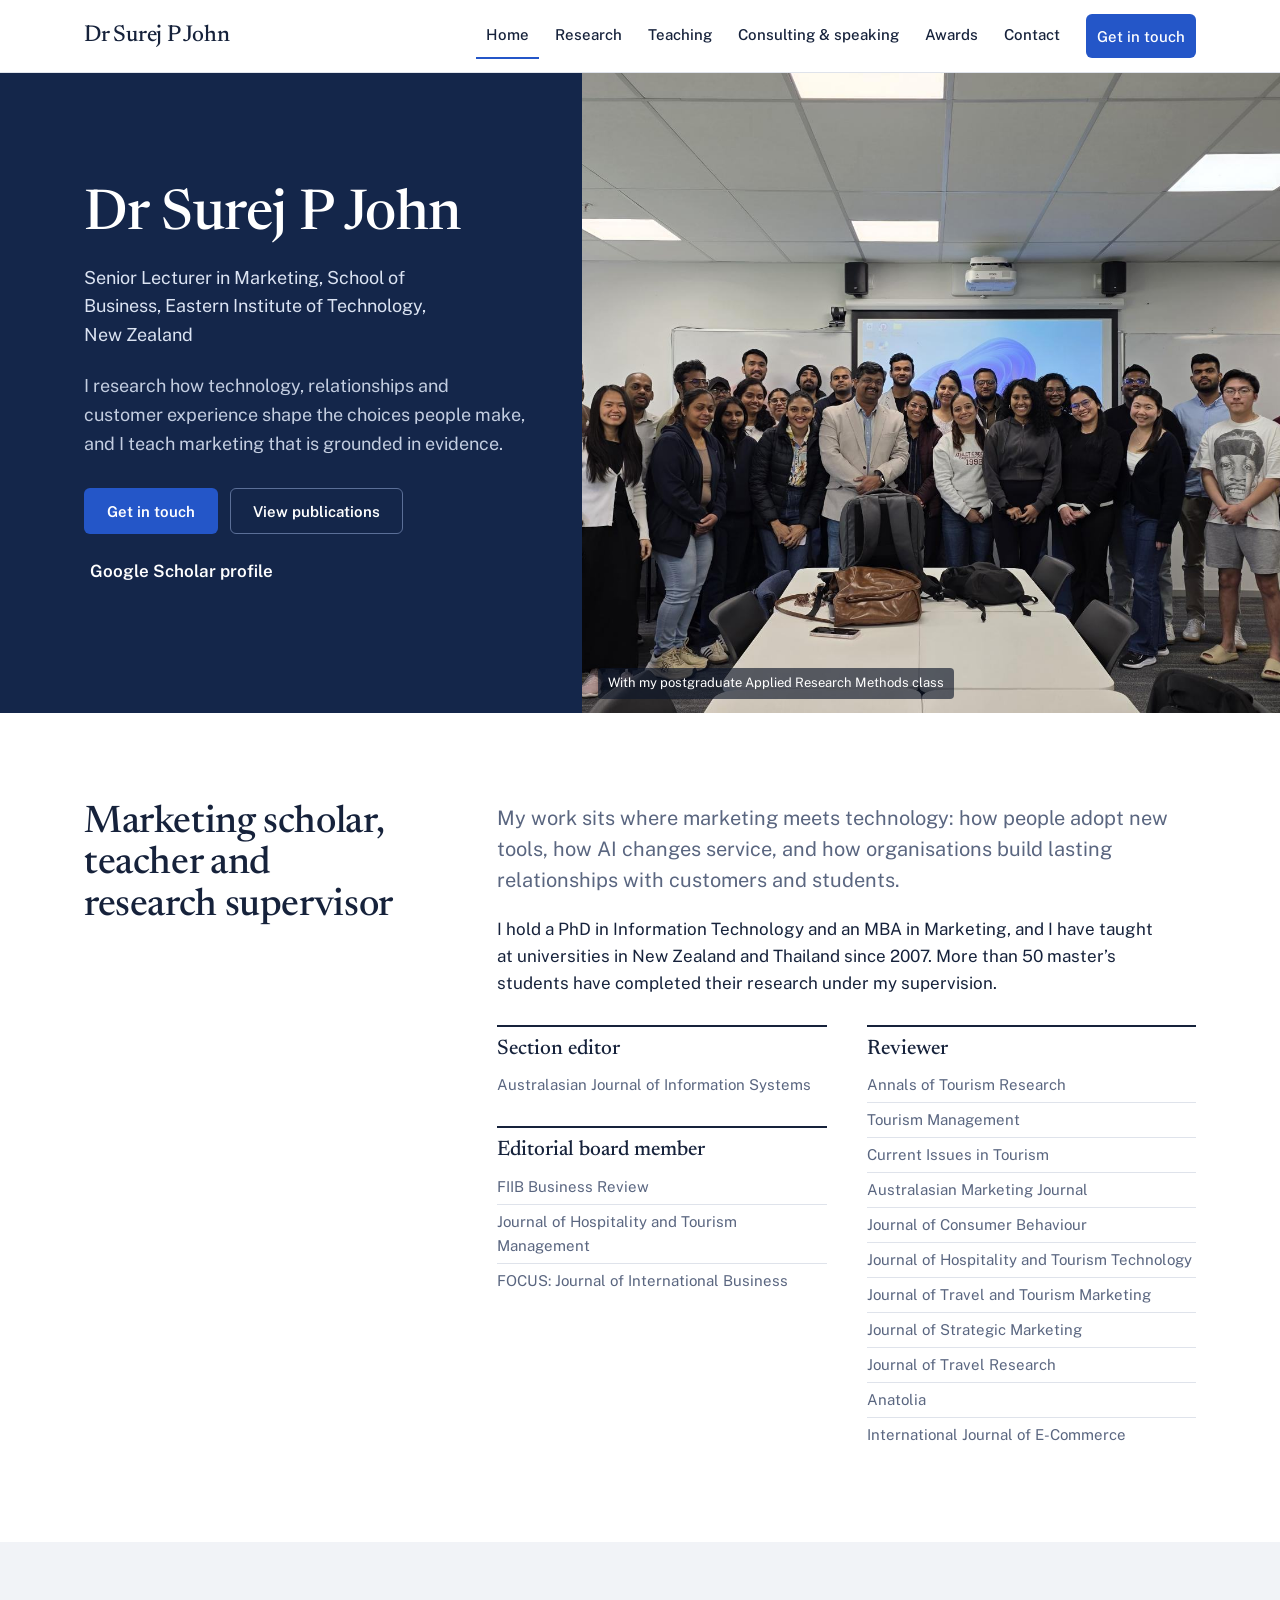
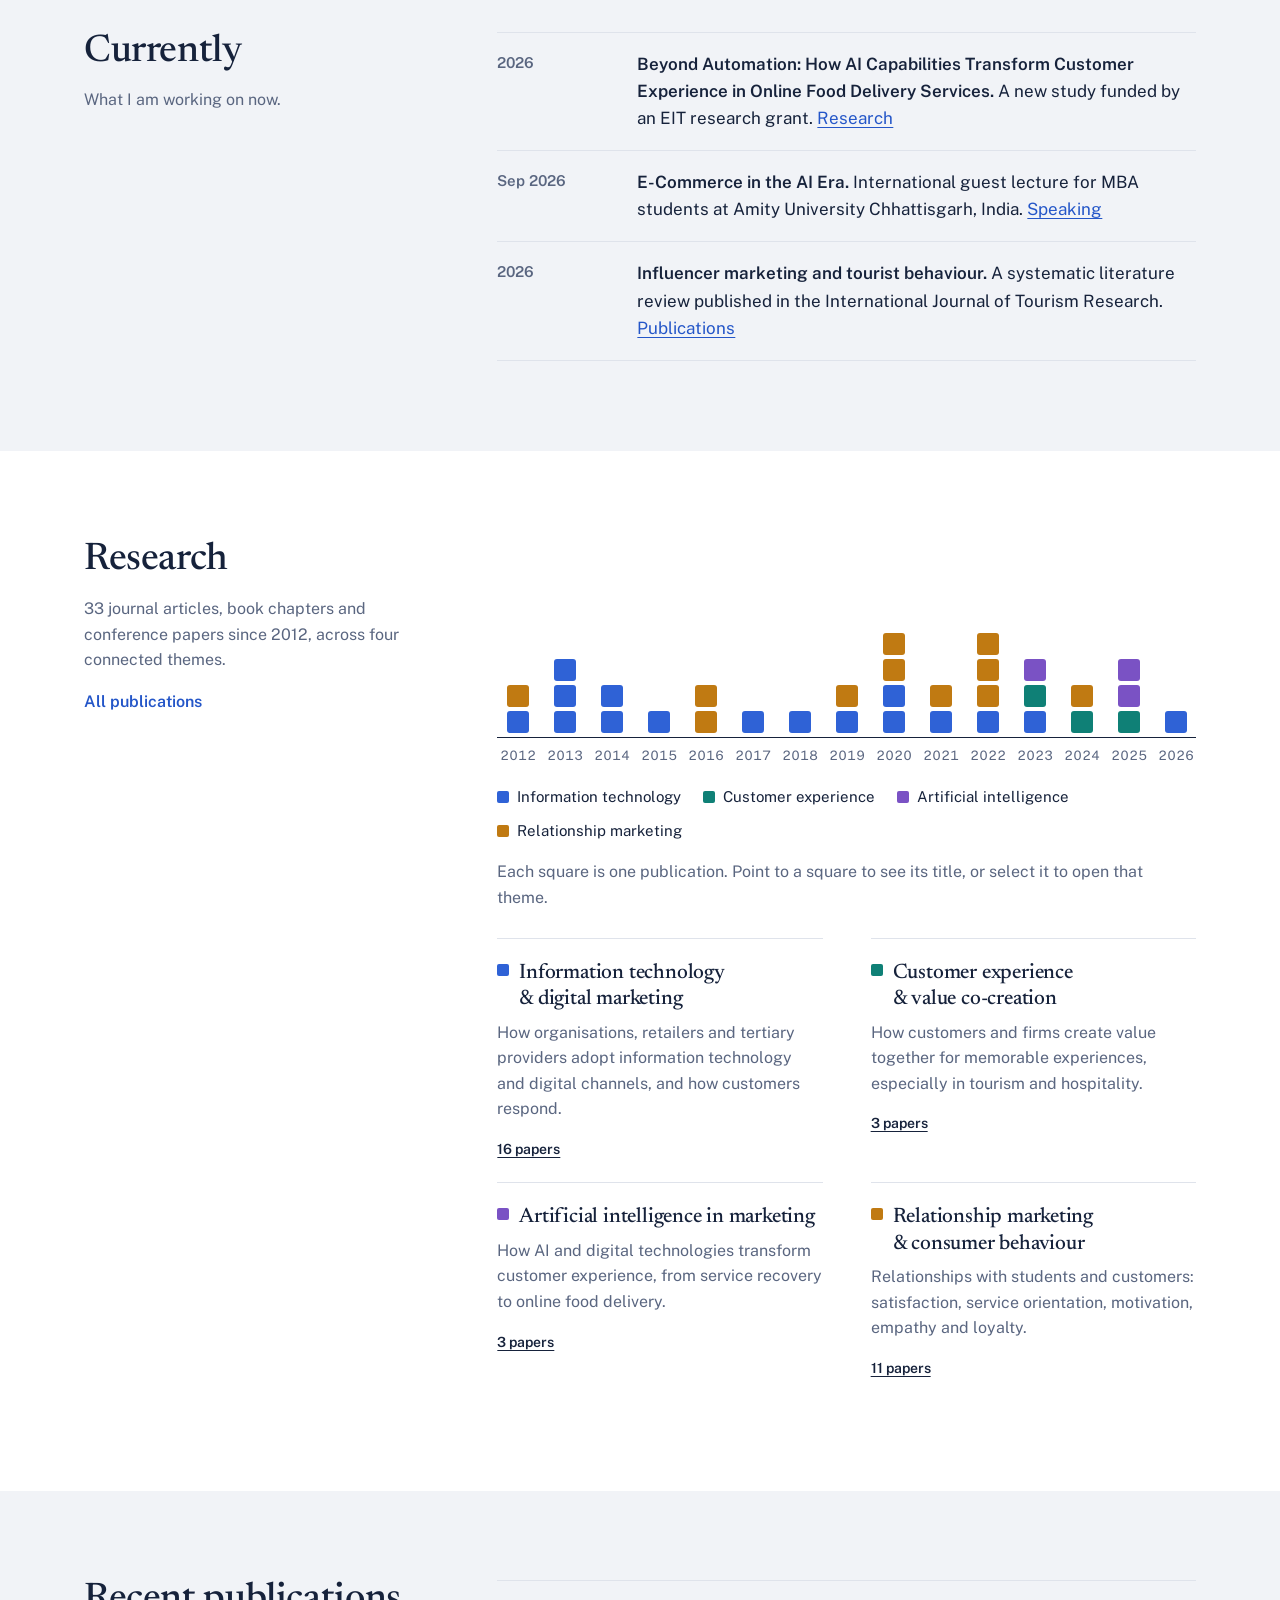
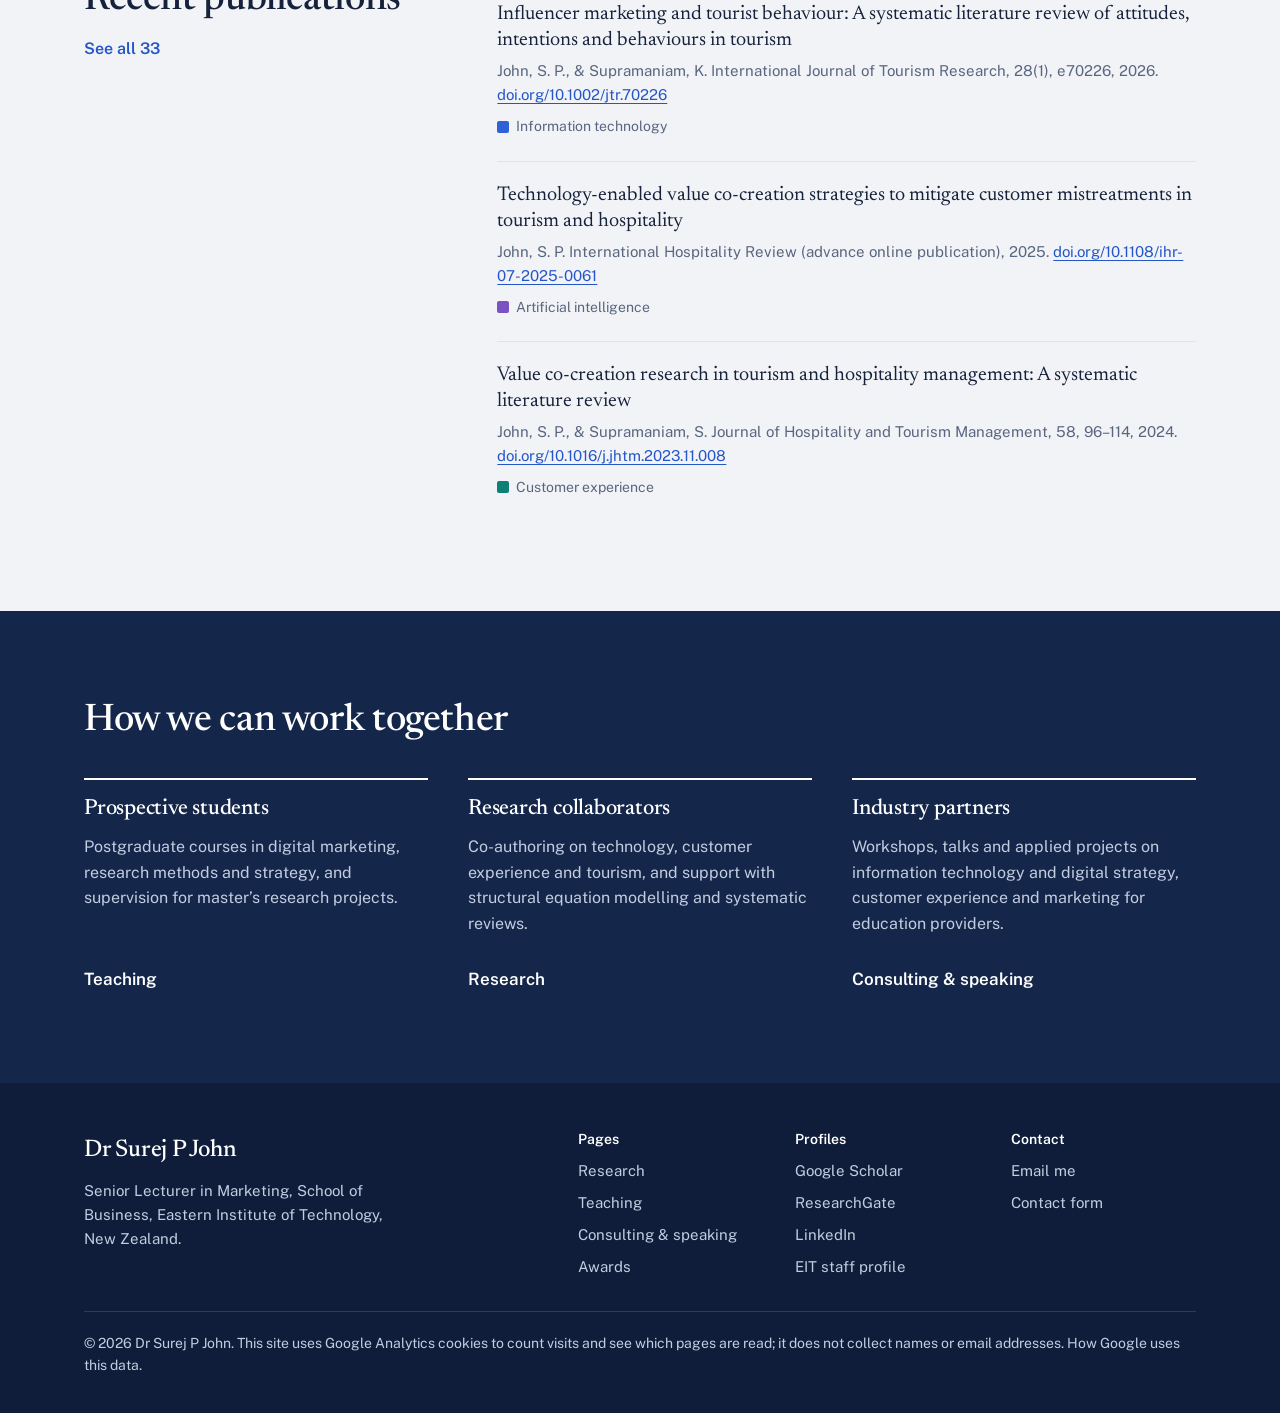
==== index.html @ bc5ded19 "Add Google Analytics 4 (G-HY0EFH1K6Y) and privacy note Co-Authored-By: Claude Opus 5.5 <noreply@anth" ====
<!DOCTYPE html>
<html lang="en-NZ">
<head>
<meta charset="utf-8">
<meta name="viewport" content="width=device-width, initial-scale=1">
<title>Dr Surej P John</title>
<meta name="description" content="Dr Surej P John is a Senior Lecturer in Marketing at EIT, New Zealand, researching information technology and digital marketing, artificial intelligence in marketing, customer experience and relationship marketing.">
<meta property="og:title" content="Dr Surej P John">
<meta property="og:description" content="Dr Surej P John is a Senior Lecturer in Marketing at EIT, New Zealand, researching information technology and digital marketing, artificial intelligence in marketing, customer experience and relationship marketing.">
<meta property="og:image" content="img/portrait.jpg">
<link rel="stylesheet" href="css/site.css?v=202611241507">
<script async src="https://www.googletagmanager.com/gtag/js?id=G-HY0EFH1K6Y"></script>
<script>window.dataLayer=window.dataLayer||[];function gtag(){dataLayer.push(arguments);}gtag('js',new Date());gtag('config','G-HY0EFH1K6Y');</script>
<script type="application/ld+json">{"@context":"https://schema.org","@type":"Person","name":"Surej P John","honorificPrefix":"Dr","jobTitle":"Senior Lecturer in Marketing","image":"img/portrait.jpg","worksFor":{"@type":"CollegeOrUniversity","name":"Eastern Institute of Technology"},"email":"mailto:spjohn@eit.ac.nz","knowsAbout":["Information technology adoption","Digital marketing","Artificial intelligence in marketing","Customer experience","Value co-creation","Relationship marketing","Tourism marketing","Structural equation modelling"],"sameAs":["https://scholar.google.com/citations?user=oiIQG0sAAAAJ","https://www.eit.ac.nz/staff/dr-surej-p-john/","https://www.linkedin.com/in/surej-p-john-48a13570/","https://www.researchgate.net/profile/Surej-John"]}</script>
<link rel="preload" as="image" href="img/class/applied-research-methods-lg.jpg">
</head>
<body>
<a class="skip" href="#main">Skip to content</a>
<header class="top"><div class="wrap">
<a class="name" href="index.html">Dr Surej P John</a>
<button class="mtoggle" type="button" aria-expanded="false" aria-controls="menu">Menu</button>
<nav class="menu" id="menu" aria-label="Main"><a href="index.html" aria-current="page">Home</a><a href="research.html">Research</a><a href="teaching.html">Teaching</a><a href="consulting.html">Consulting &amp; speaking</a><a href="awards.html">Awards</a><a href="contact.html">Contact</a><a class="btn btn-solid" href="contact.html">Get in touch</a></nav>
</div></header>
<main id="main">

<section class="hero">
<div class="hero-text">
<h1>Dr Surej P John</h1>
<p class="role">Senior Lecturer in Marketing, School of Business, Eastern Institute of Technology, New Zealand</p>
<p class="intro">I research how technology, relationships and customer experience shape the choices people make, and I teach marketing that is grounded in evidence.</p>
<div class="actions"><a class="btn btn-solid" href="contact.html">Get in touch</a><a class="btn btn-ghost" href="research.html">View publications</a><a class="tlink" href="https://scholar.google.com/citations?user=oiIQG0sAAAAJ&amp;hl=en" target="_blank" rel="me noopener">Google Scholar profile</a></div>
</div>
<figure class="hero-photo" style="margin:0"><img src="img/class/applied-research-methods-lg.jpg" width="2000" height="1126" alt="Dr Surej P John with his postgraduate Applied Research Methods class at EIT"><figcaption>With my postgraduate Applied Research Methods class</figcaption></figure>
</section>

<section class="sec"><div class="wrap split">
<header><h2>Marketing scholar, teacher and research supervisor</h2></header>
<div>
<p class="lead">My work sits where marketing meets technology: how people adopt new tools, how AI changes service, and how organisations build lasting relationships with customers and students.</p>
<p>I hold a PhD in Information Technology and an MBA in Marketing, and I have taught at universities in New Zealand and Thailand since 2007. More than 50 master&rsquo;s students have completed their research under my supervision.</p>
<div class="creds">
<div><div class="cr"><b>Section editor</b><ul class="jlist"><li>Australasian Journal of Information Systems</li></ul></div><div class="cr"><b>Editorial board member</b><ul class="jlist"><li>FIIB Business Review</li><li>Journal of Hospitality and Tourism Management</li><li>FOCUS: Journal of International Business</li></ul></div></div>
<div class="cr"><b>Reviewer</b><ul class="jlist"><li>Annals of Tourism Research</li><li>Tourism Management</li><li>Current Issues in Tourism</li><li>Australasian Marketing Journal</li><li>Journal of Consumer Behaviour</li><li>Journal of Hospitality and Tourism Technology</li><li>Journal of Travel and Tourism Marketing</li><li>Journal of Strategic Marketing</li><li>Journal of Travel Research</li><li>Anatolia</li><li>International Journal of E-Commerce</li></ul></div>
</div>
</div>
</div></section>

<section class="sec mist"><div class="wrap split">
<header><h2>Currently</h2><p>What I am working on now.</p></header>
<ul class="now">
<li><span class="when">2026</span><div><b>Beyond Automation: How AI Capabilities Transform Customer Experience in Online Food Delivery Services.</b> A new study funded by an EIT research grant. <a href="research.html">Research</a></div></li>
<li><span class="when">Sep 2026</span><div><b>E-Commerce in the AI Era.</b> International guest lecture for MBA students at Amity University Chhattisgarh, India. <a href="consulting.html">Speaking</a></div></li>
<li><span class="when">2026</span><div><b>Influencer marketing and tourist behaviour.</b> A systematic literature review published in the International Journal of Tourism Research. <a href="research.html">Publications</a></div></li>
</ul>
</div></section>

<section class="sec"><div class="wrap split">
<header><h2>Research</h2><p><span data-count="all"></span> journal articles, book chapters and conference papers since 2012, across four connected themes.</p><p style="margin-top:14px"><a class="tlink" href="research.html">All publications</a></p></header>
<div>
<div class="tline" id="tline" role="group" aria-label="Publications by year, coloured by theme"></div>
<div class="legend" id="tlegend"></div>
<p class="tl-cap" id="tlcap" aria-live="polite">Each square is one publication. Point to a square to see its title, or select it to open that theme.</p>
<ul class="themes" id="themes" style="margin-top:28px"></ul>
</div>
</div></section>

<section class="sec mist"><div class="wrap split">
<header><h2>Recent publications</h2><p><a class="tlink" href="research.html">See all <span data-count="all"></span></a></p></header>
<ul class="bib" id="recent"></ul>
</div></section>

<section class="sec navy"><div class="wrap">
<h2 style="margin-bottom:36px">How we can work together</h2>
<div class="cols">
<div><h3>Prospective students</h3><p>Postgraduate courses in digital marketing, research methods and strategy, and supervision for master&rsquo;s research projects.</p><a class="tlink" href="teaching.html">Teaching</a></div>
<div><h3>Research collaborators</h3><p>Co-authoring on technology, customer experience and tourism, and support with structural equation modelling and systematic reviews.</p><a class="tlink" href="research.html">Research</a></div>
<div><h3>Industry partners</h3><p>Workshops, talks and applied projects on information technology and digital strategy, customer experience and marketing for education providers.</p><a class="tlink" href="consulting.html">Consulting &amp; speaking</a></div>
</div>
</div></section>

</main>
<footer class="foot"><div class="wrap">
<div class="brand"><a class="name" href="index.html">Dr Surej P John</a><p style="margin-top:10px;max-width:34ch">Senior Lecturer in Marketing, School of Business, Eastern Institute of Technology, New Zealand.</p></div>
<div><h4>Pages</h4><ul><li><a href="research.html">Research</a></li><li><a href="teaching.html">Teaching</a></li><li><a href="consulting.html">Consulting &amp; speaking</a></li><li><a href="awards.html">Awards</a></li></ul></div>
<div><h4>Profiles</h4><ul><li><a href="https://scholar.google.com/citations?user=oiIQG0sAAAAJ&amp;hl=en" target="_blank" rel="me noopener">Google Scholar</a></li><li><a href="https://www.researchgate.net/profile/Surej-John" target="_blank" rel="me noopener">ResearchGate</a></li><li><a href="https://www.linkedin.com/in/surej-p-john-48a13570/" target="_blank" rel="me noopener">LinkedIn</a></li><li><a href="https://www.eit.ac.nz/staff/dr-surej-p-john/" target="_blank" rel="noopener">EIT staff profile</a></li></ul></div>
<div><h4>Contact</h4><ul><li><a href="mailto:spjohn@eit.ac.nz">Email me</a></li><li><a href="contact.html">Contact form</a></li></ul></div>
<p class="base">&copy; 2026 Dr Surej P John. This site uses Google Analytics cookies to count visits and see which pages are read; it does not collect names or email addresses. <a href="https://policies.google.com/technologies/partner-sites" target="_blank" rel="noopener">How Google uses this data</a>.</p>
</div></footer>
<script src="js/site.js?v=202611241507"></script>
</body>
</html>
---- css/site.css ----
/* VOICE   formal and warm: a scholar who teaches. Photography of real classes carries the warmth; type carries the authority
   IDEA    a faculty profile page from a good university press: big photography, a serif name, CV-style sections
   PICTURE edge-to-edge split hero with a real classroom photo; publication timeline as the one data graphic
   COLOUR  white paper, deep ink navy fields, mist bands, one clear blue for links and actions
   TYPE    Newsreader (display serif) + Public Sans (text and interface)
   LAYOUT  sections use a left title column and right content column; phones stack title, picture, content */
@import url('https://fonts.googleapis.com/css2?family=Newsreader:opsz,wght@6..72,400;6..72,500;6..72,600&family=Public+Sans:wght@400;500;600&display=swap');

:root{color-scheme:light dark;
--paper:light-dark(#ffffff,#0d1525);
--ink:light-dark(#16223b,#e6ebf3);
--muted:light-dark(#5a6680,#a6b1c6);
--mist:light-dark(#f1f3f7,#131d31);
--line:light-dark(#dfe3eb,#26324a);
--navy:#14264a;
--navy-2:#1d3561;
--on-navy:#ffffff;
--on-navy-muted:#c3cde0;
--blue:light-dark(#2456c8,#7ea3f2);
--blue-solid:#2456c8;
--th-social:#2f62d6;--th-cx:#0f8076;--th-ai:#7a52c4;--th-cb:#c07a12;
--serif:"Newsreader",Georgia,"Times New Roman",serif;
--sans:"Public Sans",system-ui,-apple-system,"Segoe UI",sans-serif;
--gut:max(5vw,20px)}
:root[data-theme=light]{color-scheme:light}
:root[data-theme=dark]{color-scheme:dark}
*{box-sizing:border-box;min-width:0}
html{scroll-padding-top:88px;-webkit-text-size-adjust:100%}
body{margin:0;background:var(--paper);color:var(--ink);font:17px/1.6 var(--sans);overflow-x:clip}
img{max-width:100%;height:auto;display:block}
a{color:var(--blue);text-underline-offset:3px;text-decoration-thickness:1px}
a:hover{text-decoration-thickness:2px}
h1,h2,h3{font-family:var(--serif);font-weight:500;color:inherit;margin:0;text-wrap:balance;letter-spacing:-.01em}
h1{font-size:clamp(40px,5.6vw,64px);line-height:1.02}
h2{font-size:clamp(28px,3.2vw,38px);line-height:1.1}
h3{font-size:22px;line-height:1.25}
p{margin:0 0 1em;max-width:66ch}
p:last-child{margin-bottom:0}
.wrap{max-width:1240px;margin:0 auto;padding-inline:var(--gut)}
.sec{padding-block:clamp(56px,7vw,104px)}
.sec.mist{background:var(--mist)}
.sec.navy{background:var(--navy);color:var(--on-navy)}
.sec.navy p{color:var(--on-navy-muted)}
.sec.tight{padding-block:clamp(40px,5vw,64px)}
.lead{font-size:20px;line-height:1.55;color:var(--muted)}
.muted{color:var(--muted)}
.small{font-size:15px;color:var(--muted)}
.skip{position:absolute;left:-999px;top:8px;background:var(--blue-solid);color:#fff;padding:10px 14px;border-radius:6px;z-index:50}
.skip:focus{left:12px}
:focus-visible{outline:3px solid var(--blue);outline-offset:3px}

/* header */
.top{position:sticky;top:0;z-index:30;background:var(--paper);border-bottom:1px solid var(--line)}
.top .wrap{display:flex;align-items:center;gap:24px;min-height:72px}
.name{font-family:var(--serif);font-size:23px;font-weight:500;color:var(--ink);text-decoration:none;white-space:nowrap;letter-spacing:-.01em}
.name:hover{color:var(--blue)}
.menu{margin-left:auto;display:flex;align-items:center;gap:6px}
.menu a{color:var(--ink);text-decoration:none;font-size:15px;font-weight:500;padding:10px 10px;min-height:44px;display:inline-flex;align-items:center;border-bottom:2px solid transparent}
.menu a:hover{color:var(--blue)}
.menu a[aria-current=page]{border-bottom-color:var(--blue)}
.menu .btn{margin-left:10px;border-bottom:0}
.mtoggle{display:none}
.btn{display:inline-flex;align-items:center;justify-content:center;min-height:46px;padding:11px 22px;border-radius:6px;font:600 15px var(--sans);text-decoration:none;border:1.5px solid transparent;cursor:pointer;white-space:nowrap}
.btn-solid{background:var(--blue-solid);color:#fff}
.btn-solid:hover{background:#1b46a8;color:#fff}
.menu .btn-solid,.menu .btn-solid:hover{color:#fff}
.btn-ghost{border-color:currentColor;color:var(--ink);background:transparent}
.btn-ghost:hover{color:var(--blue)}
.navy .btn-ghost,.hero .btn-ghost{color:#fff;border-color:#5b6f98}
.navy .btn-ghost:hover,.hero .btn-ghost:hover{border-color:#fff;color:#fff}
.hero .tlink{color:#fff;padding:12px 6px}
.actions{display:flex;flex-wrap:wrap;gap:12px;align-items:center}
.tlink{font-weight:600;text-decoration:none;color:var(--blue)}
.tlink:hover{text-decoration:underline}

/* home hero: navy text panel + photo to the edge */
.hero{display:grid;grid-template-columns:minmax(0,5fr) minmax(0,6fr);background:var(--navy);color:#fff;min-height:min(640px,80svh)}
.hero-text{padding:clamp(48px,6vw,96px) clamp(28px,4vw,64px) clamp(48px,6vw,88px) max(var(--gut),calc((100vw - 1240px)/2 + var(--gut)));display:flex;flex-direction:column;justify-content:center}
.hero h1{color:#fff;margin-bottom:18px;white-space:nowrap;font-size:clamp(32px,4.4vw,56px)}
.hero .role{font-size:18px;color:#dbe3f2;margin-bottom:22px;max-width:34ch}
.hero .intro{color:var(--on-navy-muted);font-size:18px;margin-bottom:30px;max-width:44ch}
.hero-photo{position:relative;min-height:320px}
.hero-photo img{position:absolute;inset:0;width:100%;height:100%;object-fit:cover;object-position:50% 40%}
.hero-photo figcaption{position:absolute;left:16px;bottom:14px;font-size:13px;color:#fff;background:rgba(10,20,40,.62);padding:5px 10px;border-radius:4px}

/* page headers */
.phead{background:var(--navy);color:#fff}
.phead .wrap{padding-block:clamp(48px,6vw,84px);display:grid;grid-template-columns:minmax(0,7fr) minmax(0,5fr);gap:40px;align-items:end}
.phead h1{font-size:clamp(38px,5vw,56px)}
.phead p{color:var(--on-navy-muted);font-size:19px;margin:0}
.phead.photo{position:relative;overflow:hidden}
.phead.photo>img{position:absolute;inset:0;width:100%;height:100%;object-fit:cover;object-position:50% 35%;opacity:.28}
.phead.photo .wrap{position:relative}

/* split section: title column + content column */
.split{display:grid;grid-template-columns:minmax(0,4fr) minmax(0,8fr);gap:clamp(28px,5vw,80px)}
.split>header h2{margin-bottom:14px}
.split>header p{color:var(--muted);font-size:16px}
.navy .split>header p{color:var(--on-navy-muted)}
@media(min-width:901px){.split>header{position:sticky;top:104px;align-self:start}}

/* about on home */
.about{display:grid;grid-template-columns:minmax(0,4fr) minmax(0,7fr);gap:clamp(32px,5vw,80px);align-items:center}
.about img{width:100%;aspect-ratio:4/5;object-fit:cover;border-radius:4px}
.about h2{margin-bottom:18px}
.creds{display:grid;grid-template-columns:repeat(2,minmax(0,1fr));gap:24px 40px;margin-top:28px}
.cr{border-top:2px solid var(--ink);padding-top:10px}
.cr+.cr{margin-top:24px}
.cr b{display:block;font-family:var(--serif);font-weight:500;font-size:21px;color:var(--ink);line-height:1.2;margin-bottom:6px}
.jlist{list-style:none;padding:0;margin:0}
.jlist li{font-size:15px;color:var(--muted);padding:5px 0;border-top:1px solid var(--line)}
.jlist li:first-child{border-top:0}
.rows .jlist{grid-column:auto}

/* now list */
.now{list-style:none;padding:0;margin:0}
.now li{display:grid;grid-template-columns:120px minmax(0,1fr);gap:20px;padding:18px 0;border-top:1px solid var(--line)}
.now li:last-child{border-bottom:1px solid var(--line)}
.now .when{font-weight:600;font-size:15px;color:var(--muted);white-space:nowrap}
.now b{font-weight:600}

/* publication timeline */
.tline{margin-top:8px}
.tl-cols{display:grid;grid-auto-flow:column;grid-auto-columns:minmax(0,1fr);gap:6px;align-items:end;height:190px;border-bottom:1px solid var(--ink)}
.tl-col{display:flex;flex-direction:column-reverse;align-items:center;gap:4px;padding-bottom:4px}
.tl-col button{all:unset;display:block;width:min(100%,22px);aspect-ratio:1;border-radius:3px;cursor:pointer;background:var(--c)}
.tl-col button:hover,.tl-col button:focus-visible,.tl-col button.on{outline:2px solid var(--ink);outline-offset:1px}
.tl-years{display:grid;grid-auto-flow:column;grid-auto-columns:minmax(0,1fr);gap:6px;margin-top:8px;font-size:13px;color:var(--muted);text-align:center;font-variant-numeric:tabular-nums}
.tl-cap{min-height:3.2em;margin-top:16px;font-size:16px;color:var(--muted)}
.tl-cap b{color:var(--ink);font-weight:600}
.legend{display:flex;flex-wrap:wrap;gap:10px 22px;margin-top:18px;font-size:15px}
.legend span{display:inline-flex;align-items:center;gap:8px}
.sq{display:inline-block;width:12px;height:12px;border-radius:2px;background:var(--c);flex:none}
@media (prefers-reduced-motion:no-preference){.tline.play .tl-col button{animation:rise .5s cubic-bezier(.2,.8,.2,1) backwards}}
@keyframes rise{from{opacity:0;transform:translateY(16px)}}

/* themes list */
.themes{list-style:none;padding:0;margin:0;display:grid;grid-template-columns:repeat(2,minmax(0,1fr));gap:0 48px}
.themes li{padding:22px 0;border-top:1px solid var(--line)}
.themes h3{display:flex;align-items:baseline;gap:10px;font-size:21px;margin-bottom:6px}
.themes h3 .sq{transform:translateY(-2px)}
.themes .n{display:block;margin-top:8px;font-size:14px;font-weight:600;color:var(--ink)}
.themes p{font-size:16px;color:var(--muted)}

/* bibliography */
.bib{list-style:none;padding:0;margin:0}
.bib li{padding:20px 0;border-top:1px solid var(--line)}
.bib .t{font-family:var(--serif);font-size:20px;line-height:1.3;display:block;color:var(--ink)}
.bib .m{display:block;font-size:15px;color:var(--muted);margin-top:6px}
.bib .tag{display:inline-flex;align-items:center;gap:7px;font-size:14px;color:var(--muted);margin-top:8px}
.bib a{overflow-wrap:anywhere}
.yr{display:grid;grid-template-columns:96px minmax(0,1fr);gap:24px;border-top:2px solid var(--ink);padding-top:14px;margin-top:28px}
.yr>h3{font-family:var(--sans);font-weight:600;font-size:18px;font-variant-numeric:tabular-nums}
.yr .bib li:first-child{border-top:0;padding-top:0}
.tools{display:flex;flex-wrap:wrap;gap:12px 20px;align-items:end;margin-bottom:8px}
.search{width:min(100%,340px);min-height:46px;padding:10px 14px;font:16px var(--sans);border:1.5px solid var(--line);border-radius:6px;background:var(--paper);color:var(--ink)}
.chips{display:flex;flex-wrap:wrap;gap:8px}
.chip{min-height:44px;padding:8px 14px;border-radius:6px;border:1.5px solid var(--line);background:var(--paper);color:var(--ink);font:500 15px var(--sans);cursor:pointer;display:inline-flex;align-items:center;gap:8px}
.chip[aria-pressed=true]{border-color:var(--ink);background:var(--ink);color:var(--paper)}
.empty{padding:28px 0;color:var(--muted)}

/* columns of text separated by rules */
.cols{display:grid;grid-template-columns:repeat(3,minmax(0,1fr));gap:40px}
.cols>div{border-top:2px solid currentColor;padding-top:16px;display:flex;flex-direction:column}
.cols h3{margin-bottom:10px}
.cols p{font-size:16px;color:var(--muted)}
.navy .cols p{color:var(--on-navy-muted)}
.cols .tlink{display:inline-block;margin-top:auto;padding-top:14px}
.navy .tlink{color:#fff}
.rows{list-style:none;padding:0;margin:0}
.rows>li{display:grid;grid-template-columns:minmax(0,5fr) minmax(0,7fr);gap:24px;padding:18px 0;border-top:1px solid var(--line)}
.rows>li:last-child{border-bottom:1px solid var(--line)}
.rows h3{font-size:20px}
.rows p{font-size:16px;color:var(--muted)}
.rows.one>li{grid-template-columns:minmax(0,1fr);gap:4px}
.when-list>li{grid-template-columns:130px minmax(0,1fr)}
.when-list .when{font-weight:600;color:var(--muted);font-size:15px;white-space:nowrap}

.talkimg{display:block;max-width:520px;margin-top:16px;border:1px solid var(--line);border-radius:4px;overflow:hidden}

/* statement */
.statement{font-family:var(--serif);font-size:clamp(26px,3vw,36px);line-height:1.25;max-width:26ch;margin:0 0 28px;color:var(--ink)}
.navy .statement{color:#fff}

/* grant */
.grant{display:grid;grid-template-columns:auto minmax(0,1fr);gap:28px;align-items:start;padding:24px 0;border-top:2px solid var(--ink);border-bottom:1px solid var(--line)}
.grant .amt{font-family:var(--serif);font-size:34px;line-height:1;white-space:nowrap}

/* evaluations */
.evals{display:grid;grid-template-columns:repeat(2,minmax(0,1fr));gap:48px}
.evals h3{margin-bottom:4px}
.evl{list-style:none;padding:0;margin:18px 0}
.evl li{display:grid;grid-template-columns:minmax(0,1.25fr) minmax(0,1fr) auto;gap:12px;align-items:center;padding:7px 0;font-size:15px}
.eb{display:flex;height:12px;border-radius:2px;overflow:hidden;background:var(--line)}
.eb i{display:block;height:100%;background:var(--navy)}
.eb i.a{background:#8ea7d9}
:root[data-theme=dark] .eb i:not(.a){background:#6f93e0}
@media(prefers-color-scheme:dark){:root:not([data-theme=light]) .eb i:not(.a){background:#6f93e0}}
.ev-n{font-weight:600;font-variant-numeric:tabular-nums}
.key{display:flex;flex-wrap:wrap;gap:8px 20px;font-size:14px;color:var(--muted);margin-top:4px}
.key span{display:inline-flex;align-items:center;gap:7px}
blockquote{margin:18px 0 0;font-family:var(--serif);font-size:19px;line-height:1.45;color:var(--ink);padding-left:18px;border-left:2px solid var(--blue)}

/* gallery: one wide photo, then pairs */
.gal{display:grid;grid-template-columns:repeat(2,minmax(0,1fr));gap:24px 16px}
.gal figure{margin:0}
.gal figure:first-child{grid-column:1/-1}
.gal a{display:block;overflow:hidden;border-radius:4px;background:var(--line)}
.gal img{width:100%;aspect-ratio:3/2;object-fit:cover;object-position:50% 45%}
.gal figure:first-child img{aspect-ratio:16/7}
.gal.three{grid-template-columns:repeat(3,minmax(0,1fr))}
.gal figcaption{font-size:14px;color:var(--muted);margin-top:8px;line-height:1.4}
.sketch{width:132px;aspect-ratio:4/5;object-fit:cover;border-radius:4px;margin-bottom:20px;background:#fff}

/* awards */
.award .doc img{max-height:420px;width:auto;max-width:100%;margin-inline:auto}
.award{display:grid;grid-template-columns:minmax(0,5fr) minmax(0,7fr);gap:clamp(24px,4vw,56px);align-items:center;padding:32px 0;border-top:1px solid var(--line)}
.award:last-child{border-bottom:1px solid var(--line)}
.award h3{margin-bottom:8px}
.award p{color:var(--muted);font-size:16px}
.doc{display:block;border:1px solid var(--line);border-radius:4px;overflow:hidden;background:#fff}
.doc img{width:100%}
.doc.crop img{aspect-ratio:4/3;object-fit:cover;object-position:top}
.certs{display:grid;grid-template-columns:repeat(3,minmax(0,1fr));gap:36px 28px}
.certs h3{font-size:19px;margin:14px 0 6px}
.certs p{font-size:15px;color:var(--muted);margin-bottom:8px}

/* contact */
.contact{display:grid;grid-template-columns:minmax(0,7fr) minmax(0,5fr);gap:clamp(28px,5vw,72px);align-items:start}
.form{display:grid;gap:18px}
.form label{display:block;font-weight:600;font-size:15px;margin-bottom:6px}
.form input,.form select,.form textarea{width:100%;min-height:48px;padding:11px 14px;font:16px var(--sans);border:1.5px solid var(--line);border-radius:6px;background:var(--paper);color:var(--ink)}
.form textarea{min-height:160px;resize:vertical}
.form input:focus,.form select:focus,.form textarea:focus{border-color:var(--blue)}
.two{display:grid;grid-template-columns:repeat(2,minmax(0,1fr));gap:18px}
.err{display:none;color:#b42318;font-size:14px;margin-top:5px}
.bad .err{display:block}
.bad input,.bad textarea{border-color:#b42318}
.done{display:none;border-left:3px solid var(--th-cx);background:var(--mist);padding:18px 20px;border-radius:4px}
.done.show{display:block}
.done pre{white-space:pre-wrap;font:14px/1.5 var(--sans);background:var(--paper);border:1px solid var(--line);border-radius:4px;padding:12px;margin:12px 0;overflow-x:auto}
.card-navy{background:var(--navy);color:#fff;border-radius:6px;padding:32px}
.card-navy h2{font-size:28px;margin-bottom:8px}
.card-navy p{color:var(--on-navy-muted)}
.card-navy dl{margin:20px 0 0}
.card-navy dt{font-size:14px;color:var(--on-navy-muted);margin-top:18px}
.card-navy dd{margin:2px 0 0;font-size:17px}
.card-navy a{color:#fff;font-weight:600;overflow-wrap:anywhere}

/* closing band + footer */
.close{display:flex;flex-wrap:wrap;align-items:center;justify-content:space-between;gap:24px}
.close h2{max-width:20ch;color:#fff}
.foot{background:#0f1d3a;color:var(--on-navy-muted);font-size:15px}
.foot .wrap{padding-block:48px 36px;display:grid;grid-template-columns:minmax(0,5fr) repeat(3,minmax(0,2fr));gap:32px}
.foot .name{color:#fff;font-size:24px}
.foot h4{margin:0 0 12px;font:600 14px var(--sans);color:#fff}
.foot ul{list-style:none;padding:0;margin:0;display:grid;gap:8px}
.foot a{color:var(--on-navy-muted);text-decoration:none}
.foot a:hover{color:#fff;text-decoration:underline}
.foot .base{max-width:none;grid-column:1/-1;border-top:1px solid #2a3b60;padding-top:20px;font-size:14px}

/* responsive */
@media (max-width:1080px){.menu a{padding:10px 7px;font-size:14.5px}}
@media (max-width:960px){
.mtoggle{display:inline-flex;margin-left:auto;align-items:center;gap:8px;min-height:44px;padding:8px 14px;border:1.5px solid var(--line);border-radius:6px;background:var(--paper);color:var(--ink);font:600 15px var(--sans);cursor:pointer}
.menu{display:none;position:absolute;top:100%;left:0;right:0;background:var(--paper);border-bottom:1px solid var(--line);flex-direction:column;align-items:stretch;padding:8px var(--gut) 20px;gap:0}
.top.open .menu{display:flex}
.menu a{padding:12px 0;font-size:17px;border-bottom:1px solid var(--line)}
.menu a[aria-current=page]{color:var(--blue);border-bottom-color:var(--line)}
.menu .btn{margin:14px 0 0;border-bottom:0}
.top .wrap{position:relative}
.hero{grid-template-columns:minmax(0,1fr)}
.hero-photo{order:-1;min-height:0;aspect-ratio:16/9}
.hero-text{padding:40px var(--gut) 48px}
.split,.about,.phead .wrap,.contact{grid-template-columns:minmax(0,1fr)}
.about img{max-width:340px}
.cols,.certs,.gal.three{grid-template-columns:repeat(2,minmax(0,1fr))}
.gal.three figure:last-child{grid-column:1/-1}
.evals{grid-template-columns:minmax(0,1fr)}
.foot .wrap{grid-template-columns:repeat(3,minmax(0,1fr))}
.foot .brand{grid-column:1/-1}
}
@media (max-width:640px){
body{font-size:16px}
.lead,.hero .intro{font-size:17px}
.cols,.certs,.themes,.two,.creds{grid-template-columns:minmax(0,1fr)}
.rows>li,.award,.when-list>li,.now>li{grid-template-columns:minmax(0,1fr);gap:6px}
.yr{grid-template-columns:minmax(0,1fr);gap:8px}
.grant{grid-template-columns:minmax(0,1fr);gap:10px}
.gal,.gal.three{grid-template-columns:minmax(0,1fr)}
.gal figure:first-child img{aspect-ratio:3/2}
.tl-cols{height:150px;gap:3px}
.tl-years{gap:3px;font-size:11px}
.tl-years span:nth-child(even){visibility:hidden}
.evl li{grid-template-columns:minmax(0,1fr) auto;row-gap:4px}
.evl .el{grid-column:1/-1}
.foot .wrap{grid-template-columns:repeat(2,minmax(0,1fr))}
.name{font-size:20px}
}
@media (prefers-reduced-motion:reduce){*{animation:none!important;transition:none!important;scroll-behavior:auto!important}}

@media (min-width:1500px){.hero{grid-template-columns:minmax(0,1fr) minmax(0,1fr)}}
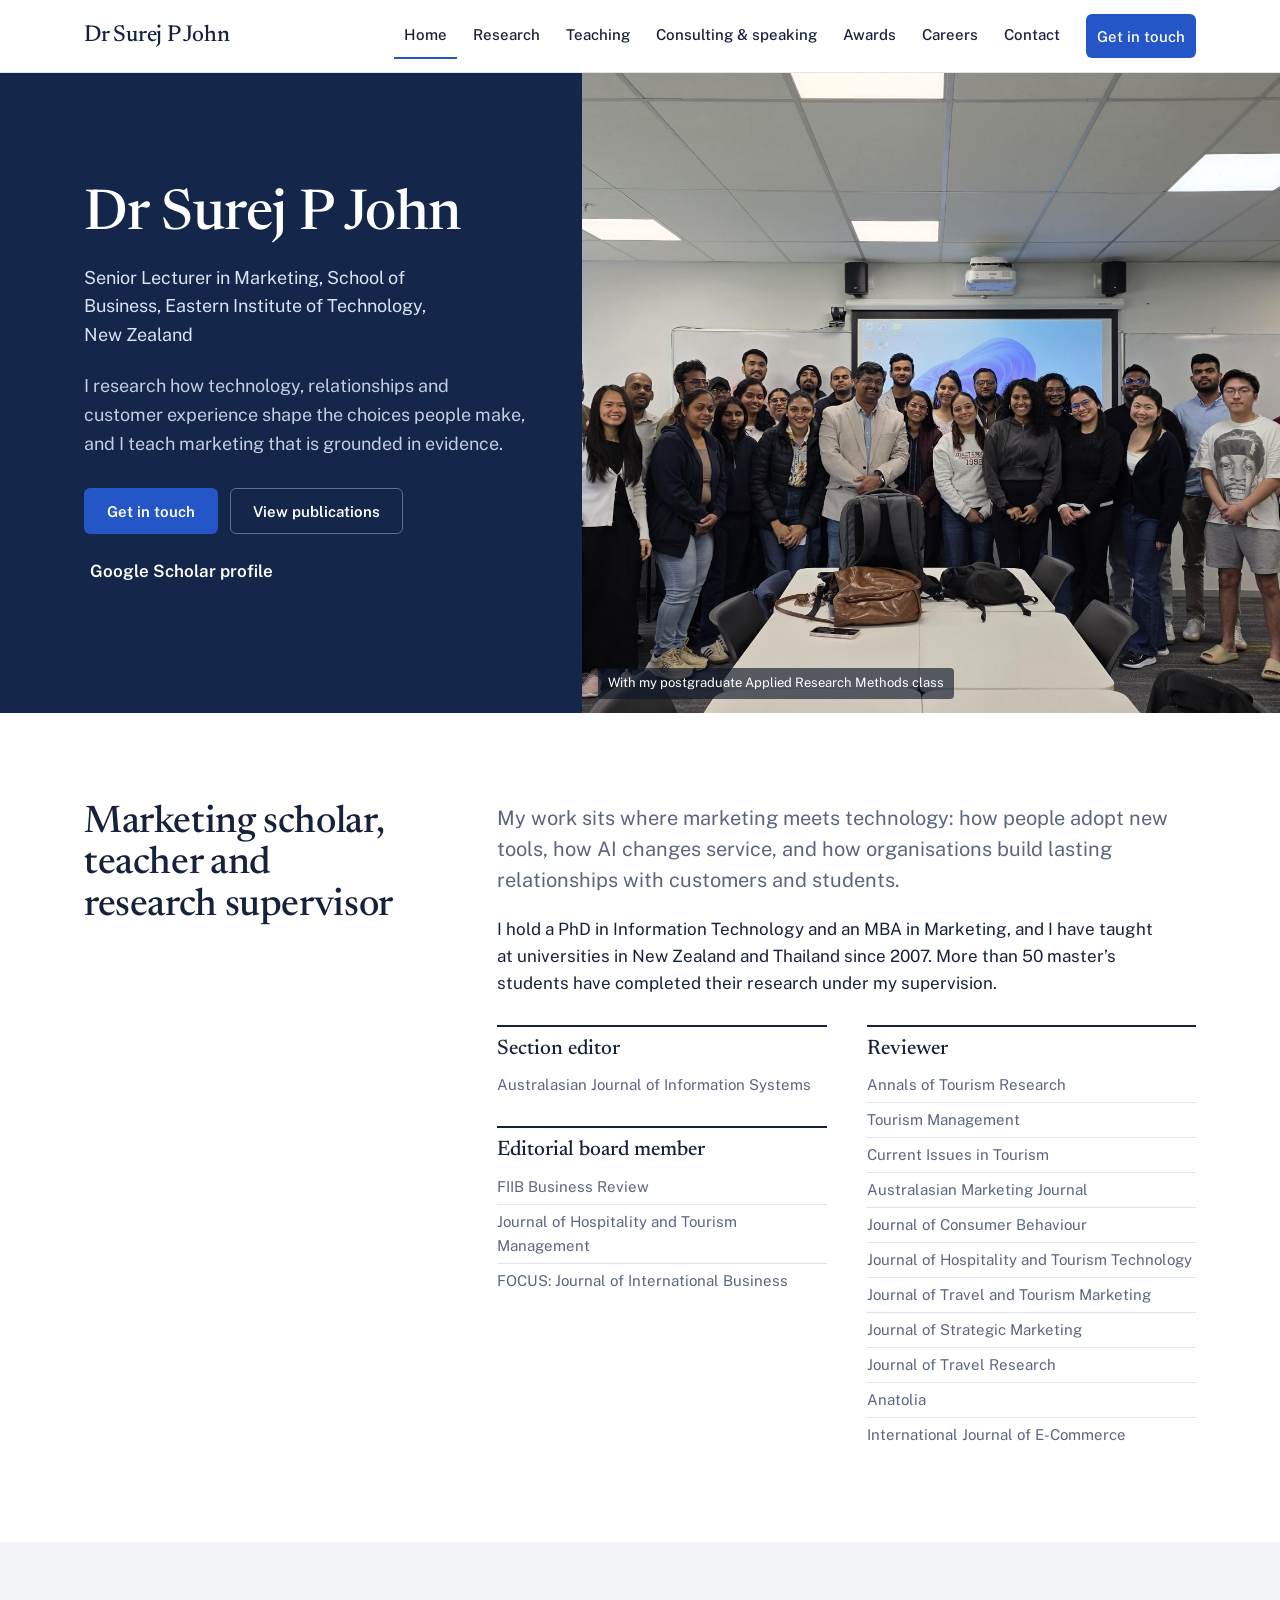
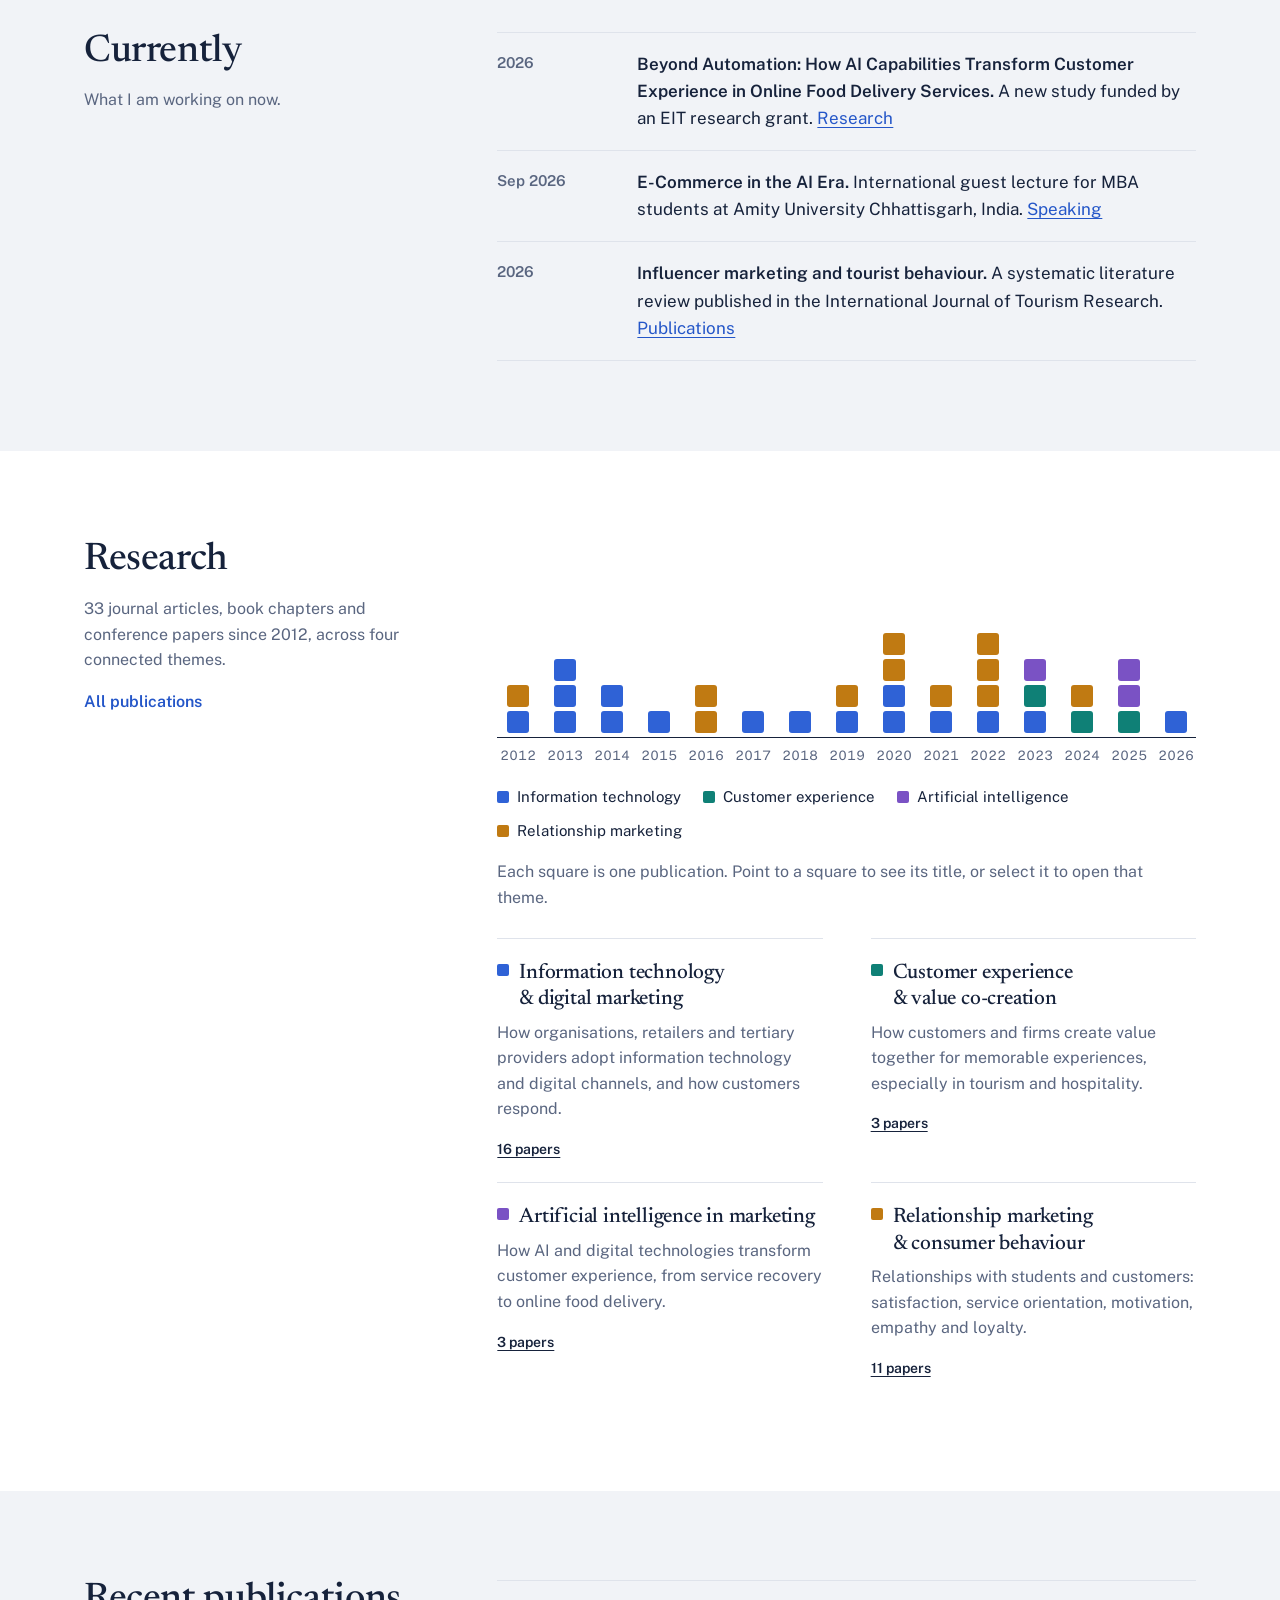
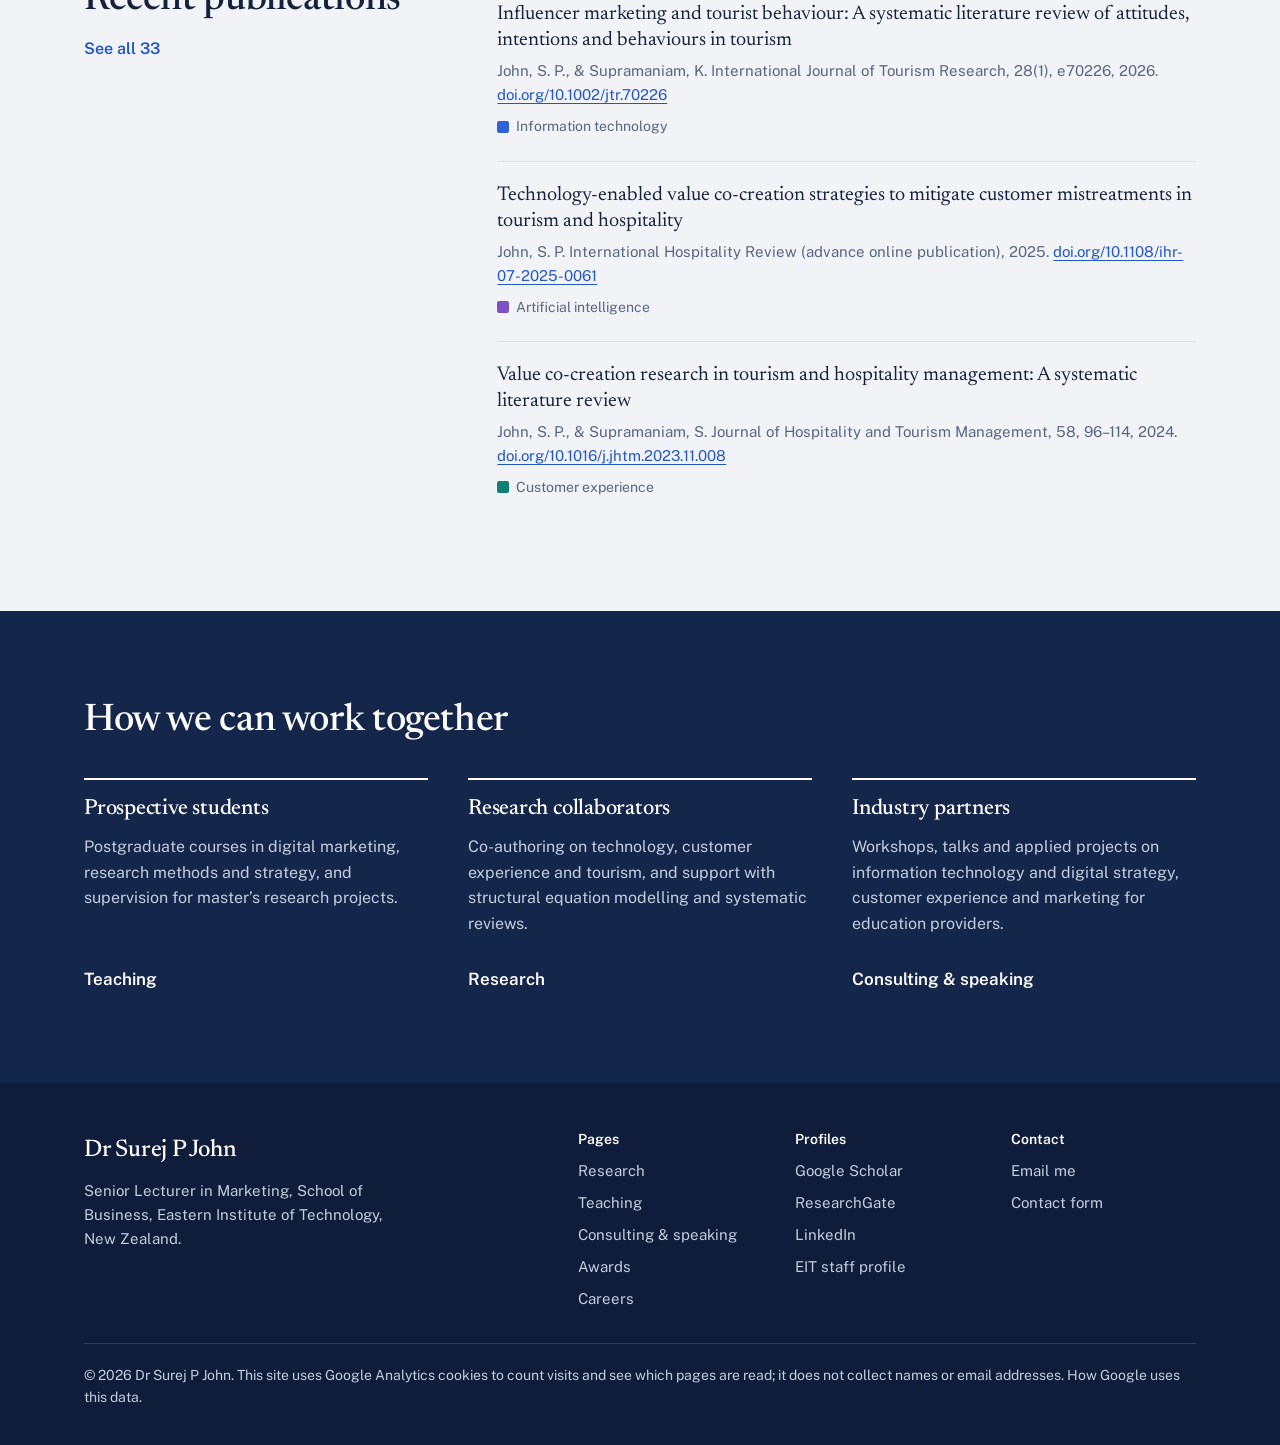
==== commit f2604907: "Add Careers page with Postgrad Careers Hub Facebook group, NZ job boards and tips Co-Authored-By: Cl" ====
--- a/index.html
+++ b/index.html
@@ -3,15 +3,20 @@
 <head>
 <meta charset="utf-8">
 <meta name="viewport" content="width=device-width, initial-scale=1">
-<title>Dr Surej P John</title>
+<title>Dr Surej P John | Marketing Academic, EIT New Zealand</title>
 <meta name="description" content="Dr Surej P John is a Senior Lecturer in Marketing at EIT, New Zealand, researching information technology and digital marketing, artificial intelligence in marketing, customer experience and relationship marketing.">
-<meta property="og:title" content="Dr Surej P John">
+<meta property="og:title" content="Dr Surej P John | Marketing Academic, EIT New Zealand">
 <meta property="og:description" content="Dr Surej P John is a Senior Lecturer in Marketing at EIT, New Zealand, researching information technology and digital marketing, artificial intelligence in marketing, customer experience and relationship marketing.">
-<meta property="og:image" content="img/portrait.jpg">
-<link rel="stylesheet" href="css/site.css?v=202611241507">
+<link rel="canonical" href="https://surejpjohn.com/">
+<meta property="og:type" content="profile">
+<meta property="og:site_name" content="Dr Surej P John">
+<meta property="og:url" content="https://surejpjohn.com/">
+<meta property="og:image" content="https://surejpjohn.com/img/portrait.jpg">
+<meta name="twitter:card" content="summary">
+<link rel="stylesheet" href="css/site.css?v=202611251012">
 <script async src="https://www.googletagmanager.com/gtag/js?id=G-HY0EFH1K6Y"></script>
 <script>window.dataLayer=window.dataLayer||[];function gtag(){dataLayer.push(arguments);}gtag('js',new Date());gtag('config','G-HY0EFH1K6Y');</script>
-<script type="application/ld+json">{"@context":"https://schema.org","@type":"Person","name":"Surej P John","honorificPrefix":"Dr","jobTitle":"Senior Lecturer in Marketing","image":"img/portrait.jpg","worksFor":{"@type":"CollegeOrUniversity","name":"Eastern Institute of Technology"},"email":"mailto:spjohn@eit.ac.nz","knowsAbout":["Information technology adoption","Digital marketing","Artificial intelligence in marketing","Customer experience","Value co-creation","Relationship marketing","Tourism marketing","Structural equation modelling"],"sameAs":["https://scholar.google.com/citations?user=oiIQG0sAAAAJ","https://www.eit.ac.nz/staff/dr-surej-p-john/","https://www.linkedin.com/in/surej-p-john-48a13570/","https://www.researchgate.net/profile/Surej-John"]}</script>
+<script type="application/ld+json">{"@context":"https://schema.org","@graph":[{"@type":"Person","@id":"https://surejpjohn.com/#person","name":"Surej P John","alternateName":["Dr Surej P John","Surej John","Surej P. John","Surej Palliparambil John","Dr Surej John"],"honorificPrefix":"Dr","givenName":"Surej","familyName":"John","url":"https://surejpjohn.com/","image":"https://surejpjohn.com/img/portrait.jpg","jobTitle":"Senior Lecturer in Marketing","worksFor":{"@type":"CollegeOrUniversity","name":"Eastern Institute of Technology (EIT)","alternateName":"EIT Te Aho a Māui","address":{"@type":"PostalAddress","addressCountry":"NZ"}},"email":"mailto:spjohn@eit.ac.nz","knowsAbout":["Information technology adoption","Digital marketing","Artificial intelligence in marketing","Customer experience","Value co-creation","Relationship marketing","Tourism marketing","Structural equation modelling"],"sameAs":["https://scholar.google.com/citations?user=oiIQG0sAAAAJ","https://www.eit.ac.nz/staff/dr-surej-p-john/","https://www.linkedin.com/in/surej-p-john-48a13570/","https://www.researchgate.net/profile/Surej-John"]},{"@type":"WebSite","@id":"https://surejpjohn.com/#website","url":"https://surejpjohn.com/","name":"Dr Surej P John","alternateName":["Surej P John","Surej John"],"about":{"@id":"https://surejpjohn.com/#person"}},{"@type":"ProfilePage","url":"https://surejpjohn.com/","name":"Dr Surej P John | Marketing Academic, EIT New Zealand","mainEntity":{"@id":"https://surejpjohn.com/#person"}}]}</script>
 <link rel="preload" as="image" href="img/class/applied-research-methods-lg.jpg">
 </head>
 <body>
@@ -19,7 +24,7 @@
 <header class="top"><div class="wrap">
 <a class="name" href="index.html">Dr Surej P John</a>
 <button class="mtoggle" type="button" aria-expanded="false" aria-controls="menu">Menu</button>
-<nav class="menu" id="menu" aria-label="Main"><a href="index.html" aria-current="page">Home</a><a href="research.html">Research</a><a href="teaching.html">Teaching</a><a href="consulting.html">Consulting &amp; speaking</a><a href="awards.html">Awards</a><a href="contact.html">Contact</a><a class="btn btn-solid" href="contact.html">Get in touch</a></nav>
+<nav class="menu" id="menu" aria-label="Main"><a href="index.html" aria-current="page">Home</a><a href="research.html">Research</a><a href="teaching.html">Teaching</a><a href="consulting.html">Consulting &amp; speaking</a><a href="awards.html">Awards</a><a href="careers.html">Careers</a><a href="contact.html">Contact</a><a class="btn btn-solid" href="contact.html">Get in touch</a></nav>
 </div></header>
 <main id="main">
 
@@ -81,11 +86,11 @@
 </main>
 <footer class="foot"><div class="wrap">
 <div class="brand"><a class="name" href="index.html">Dr Surej P John</a><p style="margin-top:10px;max-width:34ch">Senior Lecturer in Marketing, School of Business, Eastern Institute of Technology, New Zealand.</p></div>
-<div><h4>Pages</h4><ul><li><a href="research.html">Research</a></li><li><a href="teaching.html">Teaching</a></li><li><a href="consulting.html">Consulting &amp; speaking</a></li><li><a href="awards.html">Awards</a></li></ul></div>
+<div><h4>Pages</h4><ul><li><a href="research.html">Research</a></li><li><a href="teaching.html">Teaching</a></li><li><a href="consulting.html">Consulting &amp; speaking</a></li><li><a href="awards.html">Awards</a></li><li><a href="careers.html">Careers</a></li></ul></div>
 <div><h4>Profiles</h4><ul><li><a href="https://scholar.google.com/citations?user=oiIQG0sAAAAJ&amp;hl=en" target="_blank" rel="me noopener">Google Scholar</a></li><li><a href="https://www.researchgate.net/profile/Surej-John" target="_blank" rel="me noopener">ResearchGate</a></li><li><a href="https://www.linkedin.com/in/surej-p-john-48a13570/" target="_blank" rel="me noopener">LinkedIn</a></li><li><a href="https://www.eit.ac.nz/staff/dr-surej-p-john/" target="_blank" rel="noopener">EIT staff profile</a></li></ul></div>
 <div><h4>Contact</h4><ul><li><a href="mailto:spjohn@eit.ac.nz">Email me</a></li><li><a href="contact.html">Contact form</a></li></ul></div>
 <p class="base">&copy; 2026 Dr Surej P John. This site uses Google Analytics cookies to count visits and see which pages are read; it does not collect names or email addresses. <a href="https://policies.google.com/technologies/partner-sites" target="_blank" rel="noopener">How Google uses this data</a>.</p>
 </div></footer>
-<script src="js/site.js?v=202611241507"></script>
+<script src="js/site.js?v=202611251012"></script>
 </body>
 </html>
--- a/css/site.css
+++ b/css/site.css
@@ -225,6 +225,18 @@
 .certs h3{font-size:19px;margin:14px 0 6px}
 .certs p{font-size:15px;color:var(--muted);margin-bottom:8px}
 
+/* careers */
+.fbjoin{display:grid;grid-template-columns:minmax(0,7fr) minmax(0,5fr);gap:clamp(28px,5vw,72px);align-items:center}
+.fbjoin h2{margin-bottom:14px}
+.ticks2{list-style:none;padding:0;margin:18px 0 0;display:grid;gap:10px}
+.ticks2 li{padding-left:30px;position:relative}
+.ticks2 li::before{content:"";position:absolute;left:4px;top:.55em;width:12px;height:7px;border-left:2.5px solid var(--blue);border-bottom:2.5px solid var(--blue);transform:rotate(-45deg)}
+.fbcard{margin:0;background:#ff9a5c;color:#2a2140;border-radius:8px;padding:clamp(28px,4vw,48px);display:flex;flex-direction:column;gap:10px;aspect-ratio:1640/856;justify-content:center}
+.fbcard .fbtag{align-self:flex-start;background:#2a2140;color:#fff;border-radius:999px;padding:5px 14px;font-size:14px;font-weight:600}
+.fbcard strong{font-family:var(--serif);font-weight:500;font-size:clamp(28px,3.4vw,44px);line-height:1.05}
+.fbcard>span:last-child{font-size:16px}
+@media (max-width:960px){.fbjoin{grid-template-columns:minmax(0,1fr)}}
+
 /* contact */
 .contact{display:grid;grid-template-columns:minmax(0,7fr) minmax(0,5fr);gap:clamp(28px,5vw,72px);align-items:start}
 .form{display:grid;gap:18px}
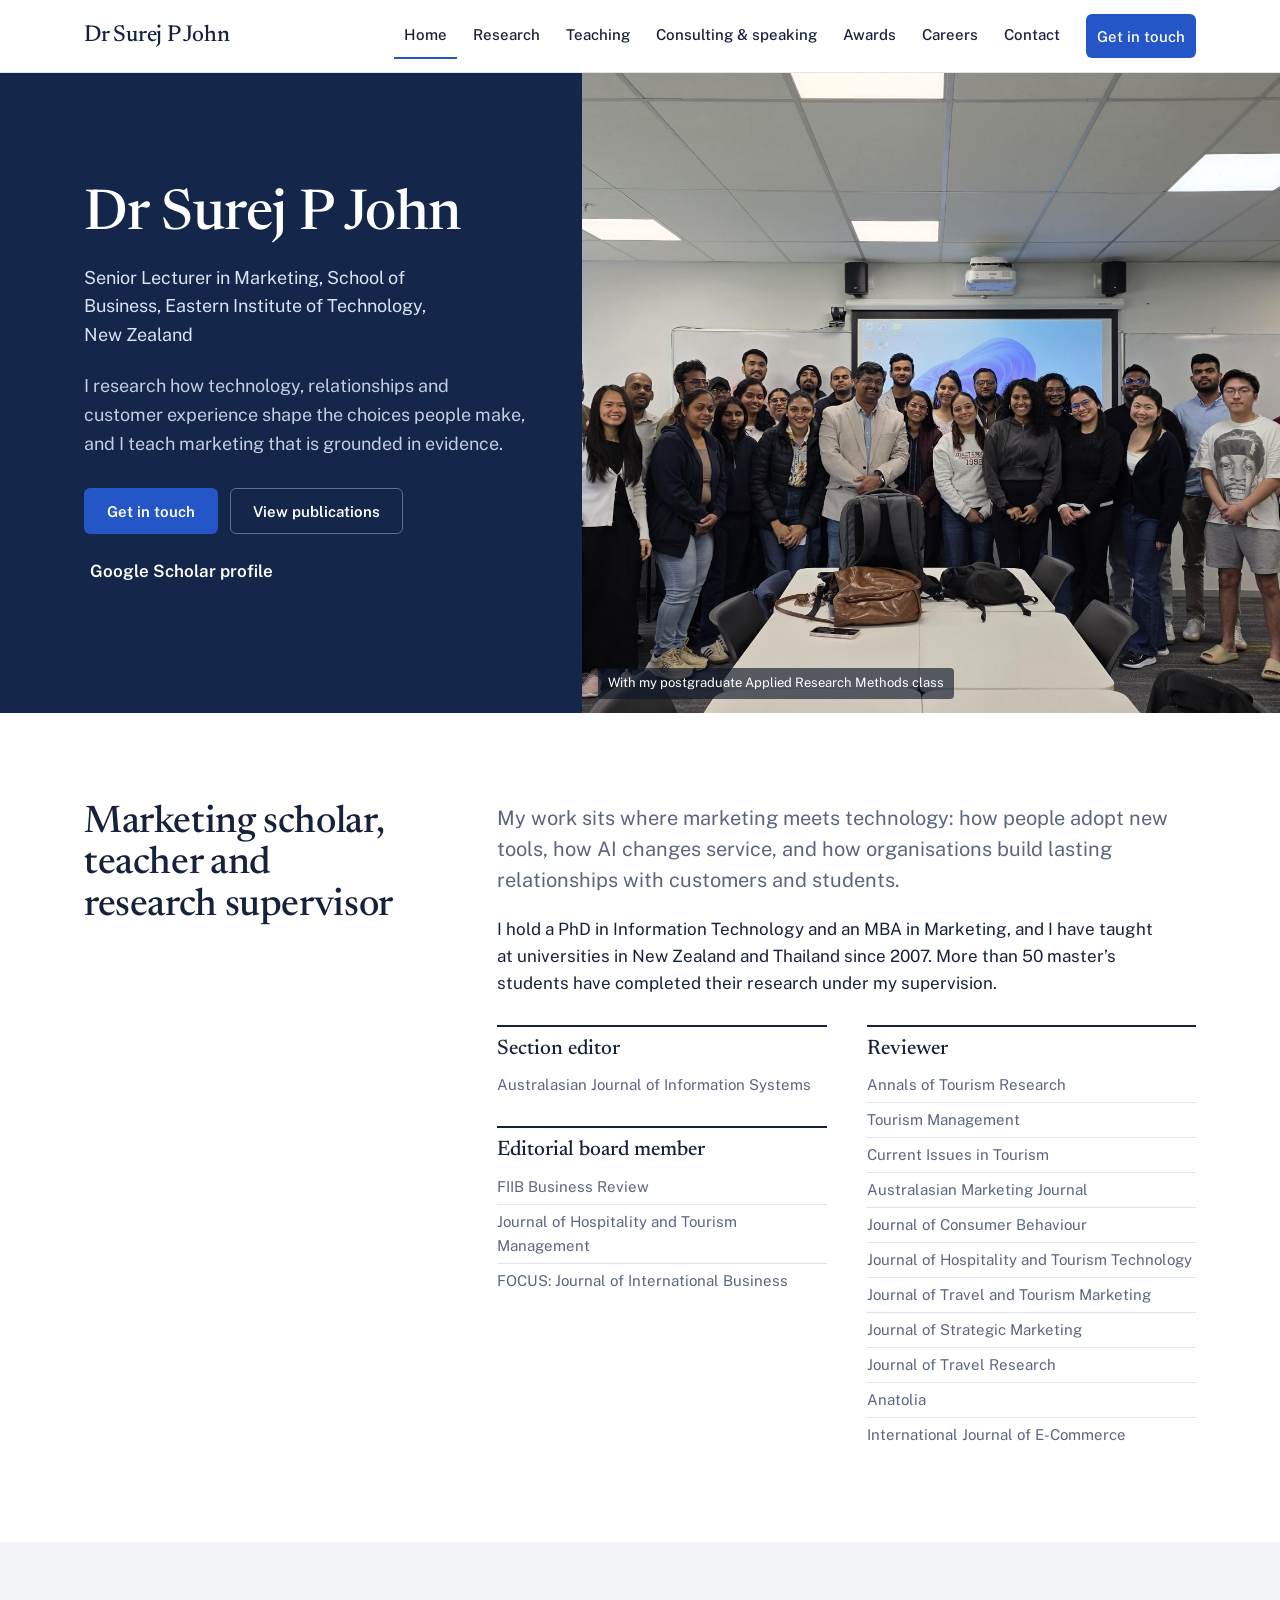
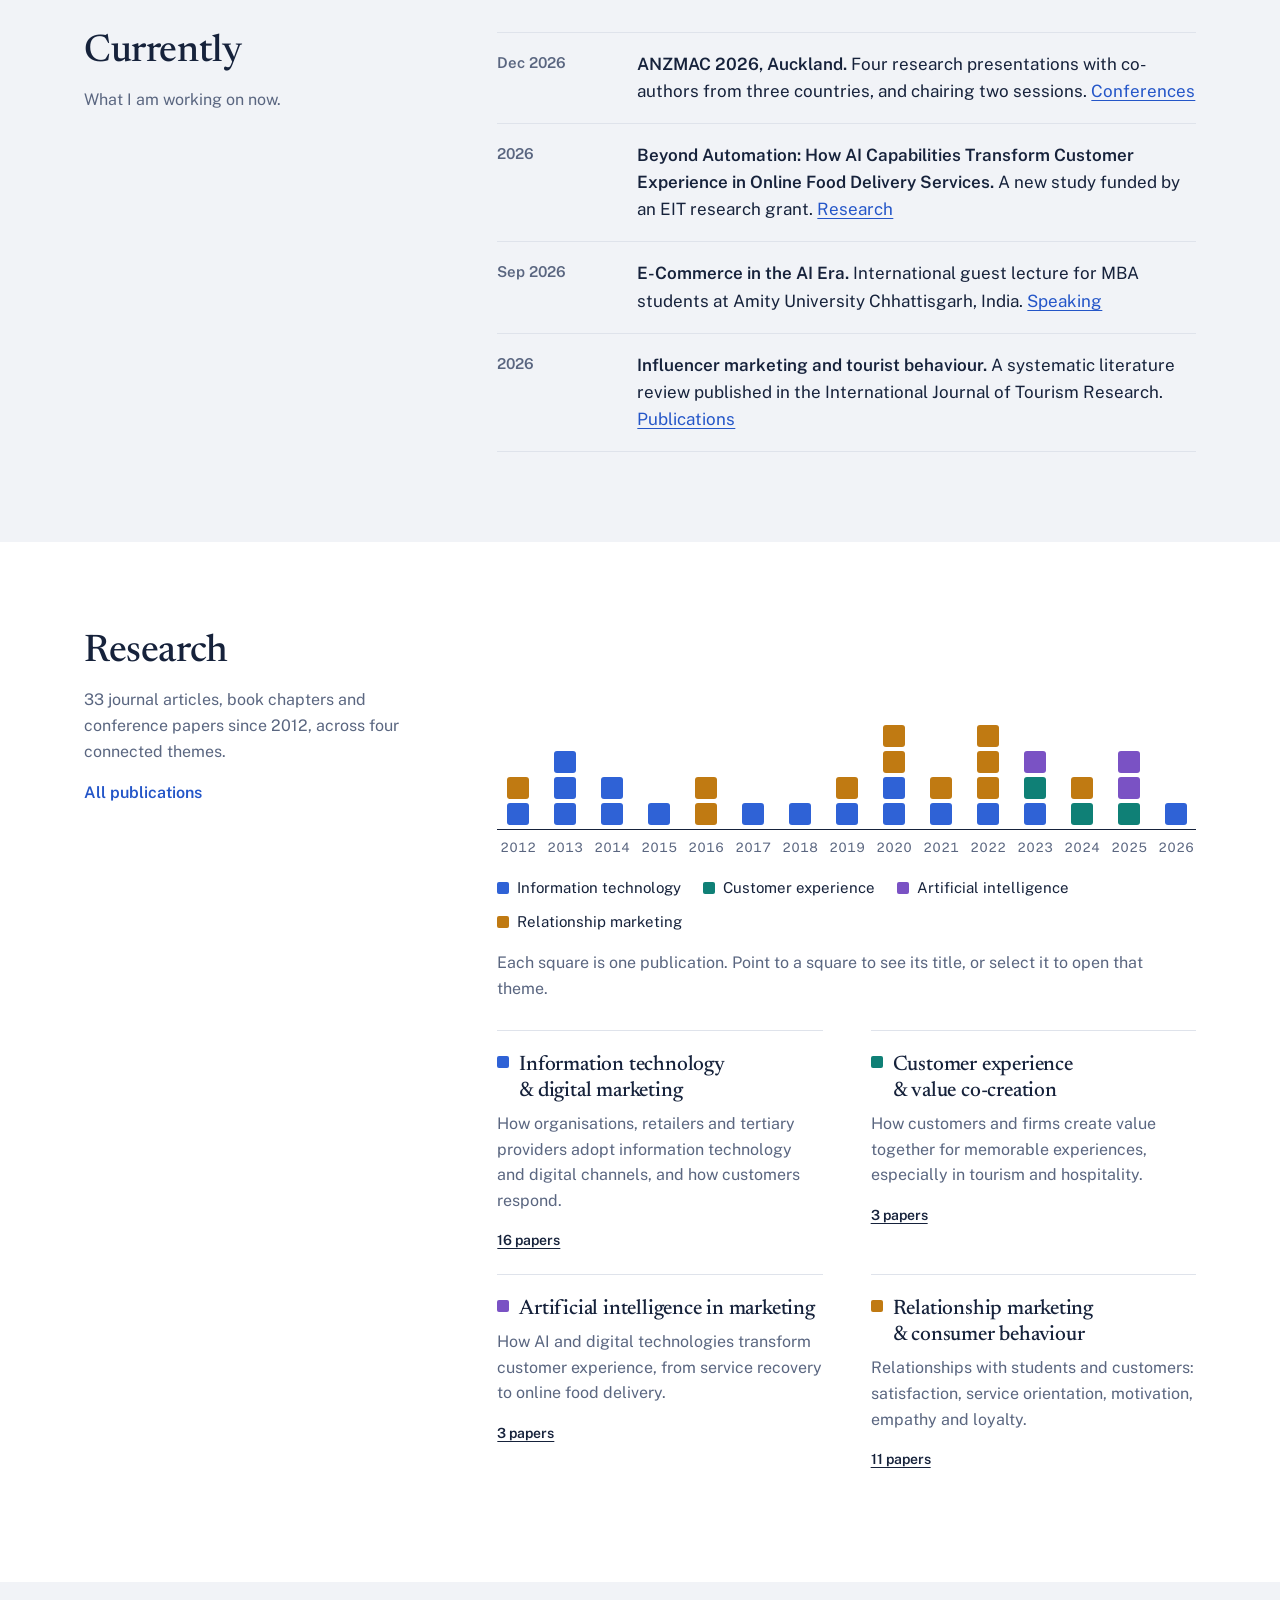
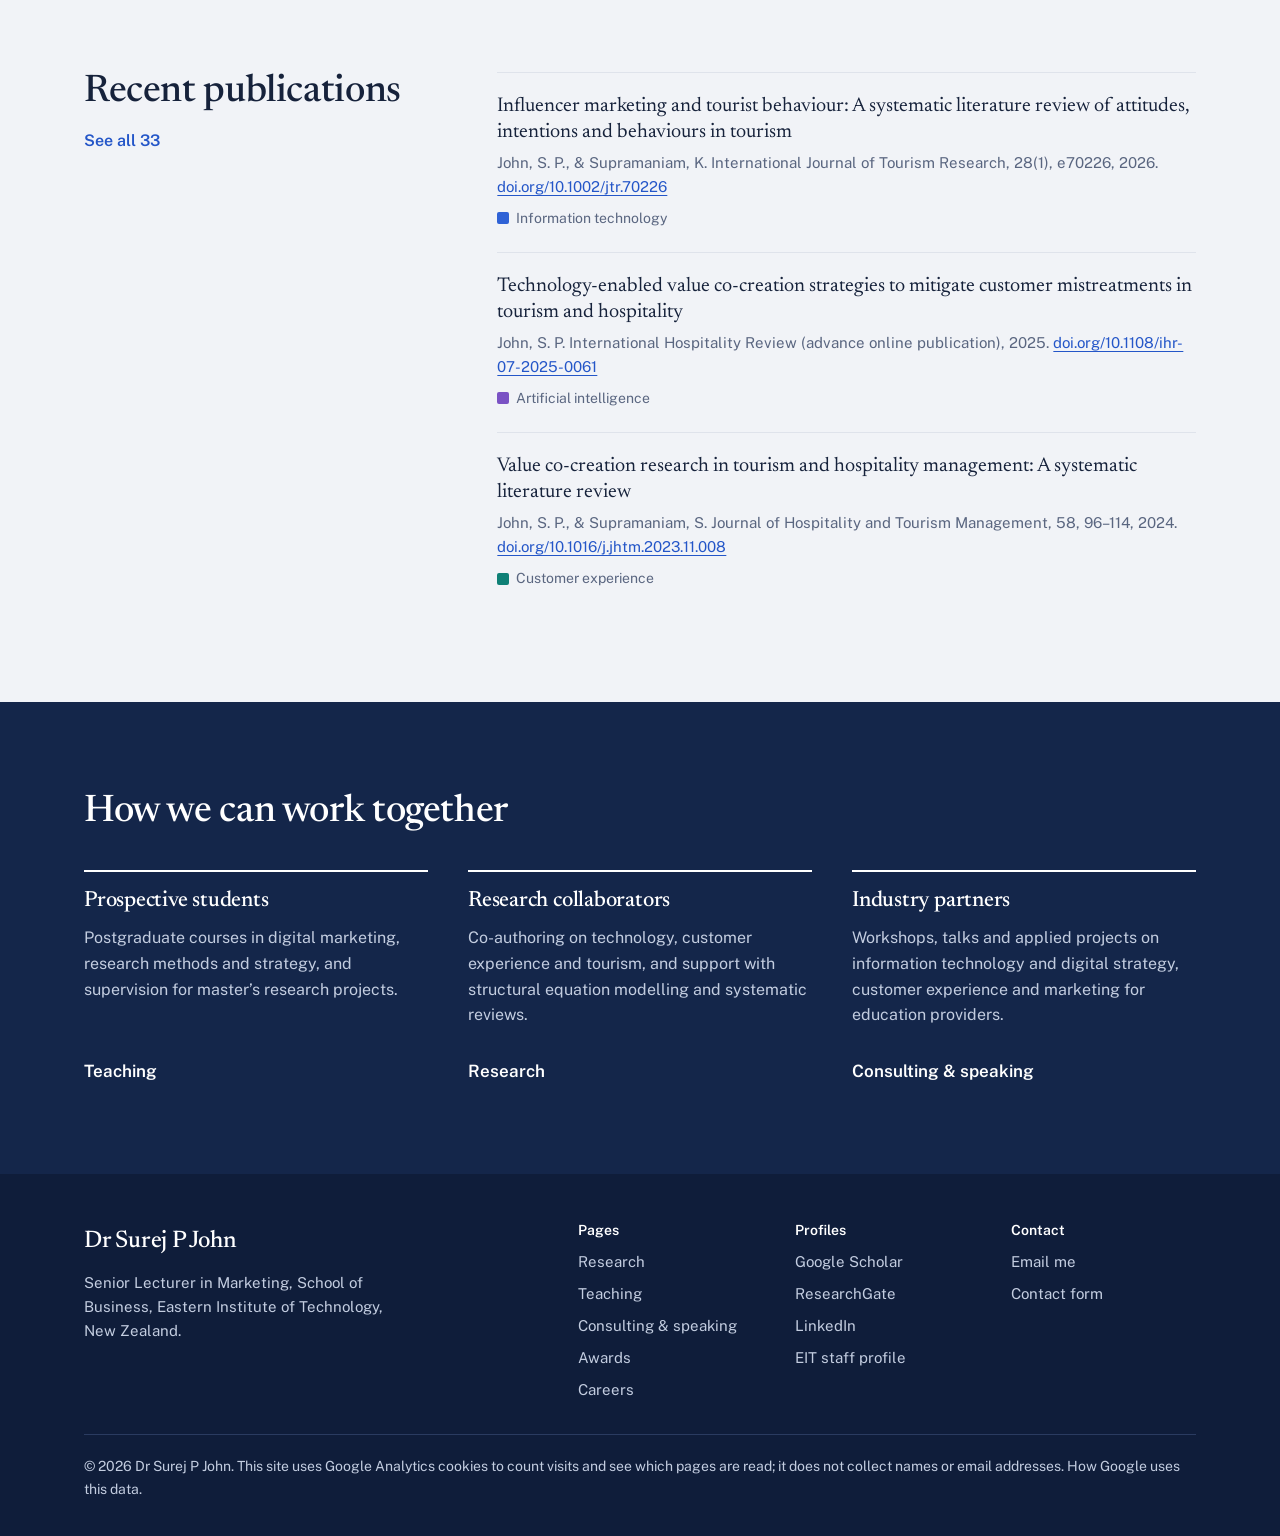
==== commit d8de73e5: "Add ANZMAC 2026 and TAMV/TECX papers to Home, Research and Consulting Co-Authored-By: Claude Opus 5." ====
--- a/index.html
+++ b/index.html
@@ -13,7 +13,7 @@
 <meta property="og:url" content="https://surejpjohn.com/">
 <meta property="og:image" content="https://surejpjohn.com/img/portrait.jpg">
 <meta name="twitter:card" content="summary">
-<link rel="stylesheet" href="css/site.css?v=202611251012">
+<link rel="stylesheet" href="css/site.css?v=202611251356">
 <script async src="https://www.googletagmanager.com/gtag/js?id=G-HY0EFH1K6Y"></script>
 <script>window.dataLayer=window.dataLayer||[];function gtag(){dataLayer.push(arguments);}gtag('js',new Date());gtag('config','G-HY0EFH1K6Y');</script>
 <script type="application/ld+json">{"@context":"https://schema.org","@graph":[{"@type":"Person","@id":"https://surejpjohn.com/#person","name":"Surej P John","alternateName":["Dr Surej P John","Surej John","Surej P. John","Surej Palliparambil John","Dr Surej John"],"honorificPrefix":"Dr","givenName":"Surej","familyName":"John","url":"https://surejpjohn.com/","image":"https://surejpjohn.com/img/portrait.jpg","jobTitle":"Senior Lecturer in Marketing","worksFor":{"@type":"CollegeOrUniversity","name":"Eastern Institute of Technology (EIT)","alternateName":"EIT Te Aho a Māui","address":{"@type":"PostalAddress","addressCountry":"NZ"}},"email":"mailto:spjohn@eit.ac.nz","knowsAbout":["Information technology adoption","Digital marketing","Artificial intelligence in marketing","Customer experience","Value co-creation","Relationship marketing","Tourism marketing","Structural equation modelling"],"sameAs":["https://scholar.google.com/citations?user=oiIQG0sAAAAJ","https://www.eit.ac.nz/staff/dr-surej-p-john/","https://www.linkedin.com/in/surej-p-john-48a13570/","https://www.researchgate.net/profile/Surej-John"]},{"@type":"WebSite","@id":"https://surejpjohn.com/#website","url":"https://surejpjohn.com/","name":"Dr Surej P John","alternateName":["Surej P John","Surej John"],"about":{"@id":"https://surejpjohn.com/#person"}},{"@type":"ProfilePage","url":"https://surejpjohn.com/","name":"Dr Surej P John | Marketing Academic, EIT New Zealand","mainEntity":{"@id":"https://surejpjohn.com/#person"}}]}</script>
@@ -53,6 +53,7 @@
 <section class="sec mist"><div class="wrap split">
 <header><h2>Currently</h2><p>What I am working on now.</p></header>
 <ul class="now">
+<li><span class="when">Dec 2026</span><div><b>ANZMAC 2026, Auckland.</b> Four research presentations with co-authors from three countries, and chairing two sessions. <a href="research.html#conferences">Conferences</a></div></li>
 <li><span class="when">2026</span><div><b>Beyond Automation: How AI Capabilities Transform Customer Experience in Online Food Delivery Services.</b> A new study funded by an EIT research grant. <a href="research.html">Research</a></div></li>
 <li><span class="when">Sep 2026</span><div><b>E-Commerce in the AI Era.</b> International guest lecture for MBA students at Amity University Chhattisgarh, India. <a href="consulting.html">Speaking</a></div></li>
 <li><span class="when">2026</span><div><b>Influencer marketing and tourist behaviour.</b> A systematic literature review published in the International Journal of Tourism Research. <a href="research.html">Publications</a></div></li>
@@ -91,6 +92,6 @@
 <div><h4>Contact</h4><ul><li><a href="mailto:spjohn@eit.ac.nz">Email me</a></li><li><a href="contact.html">Contact form</a></li></ul></div>
 <p class="base">&copy; 2026 Dr Surej P John. This site uses Google Analytics cookies to count visits and see which pages are read; it does not collect names or email addresses. <a href="https://policies.google.com/technologies/partner-sites" target="_blank" rel="noopener">How Google uses this data</a>.</p>
 </div></footer>
-<script src="js/site.js?v=202611251012"></script>
+<script src="js/site.js?v=202611251356"></script>
 </body>
 </html>
--- a/css/site.css
+++ b/css/site.css
@@ -237,6 +237,20 @@
 .fbcard>span:last-child{font-size:16px}
 @media (max-width:960px){.fbjoin{grid-template-columns:minmax(0,1fr)}}
 
+.sec-head{margin-bottom:26px}
+.sec-head h2{margin-bottom:8px}
+.jobs{list-style:none;padding:0;margin:0}
+.jobs li{display:flex;flex-wrap:wrap;align-items:center;justify-content:space-between;gap:16px 32px;padding:22px 0;border-top:1px solid var(--line)}
+.jobs li:last-child{border-bottom:1px solid var(--line)}
+.jb-main{flex:1 1 420px;min-width:0}
+.jobs h3{font-size:22px;margin-bottom:4px}
+.jb-meta{color:var(--muted);font-size:16px;margin:0}
+.jb-note{font-size:15px;margin:6px 0 0}
+.jb-tags{display:flex;flex-wrap:wrap;gap:8px;margin:10px 0 0}
+.jb-type,.jb-close{font-size:13.5px;font-weight:600;padding:4px 10px;border-radius:999px;background:var(--mist);color:var(--ink);white-space:nowrap}
+.jb-close.soon{background:#fde4d9;color:#8a2c12}
+.jobs-empty{padding:22px 24px;background:var(--mist);border-radius:6px}
+
 /* contact */
 .contact{display:grid;grid-template-columns:minmax(0,7fr) minmax(0,5fr);gap:clamp(28px,5vw,72px);align-items:start}
 .form{display:grid;gap:18px}
@@ -312,3 +326,13 @@
 @media (prefers-reduced-motion:reduce){*{animation:none!important;transition:none!important;scroll-behavior:auto!important}}
 
 @media (min-width:1500px){.hero{grid-template-columns:minmax(0,1fr) minmax(0,1fr)}}
+.lede{font-size:18px;color:var(--muted);max-width:62ch}
+.tips{margin:0;padding-left:18px;font-size:16px;color:var(--muted)}
+.tips li{margin-bottom:10px}
+.tips strong,.tipnote strong{color:var(--ink,inherit)}
+.cols p.tipnote{margin:0 0 12px}
+.cols .tips+.tipnote{margin-top:6px}
+.conf-now{border-top:2px solid currentColor;padding-top:16px;margin-bottom:36px;max-width:820px}
+.conf-now h3{margin-bottom:6px}
+.conf-now>p{margin-bottom:12px}
+.tips ul{margin:8px 0 0;padding-left:18px}
